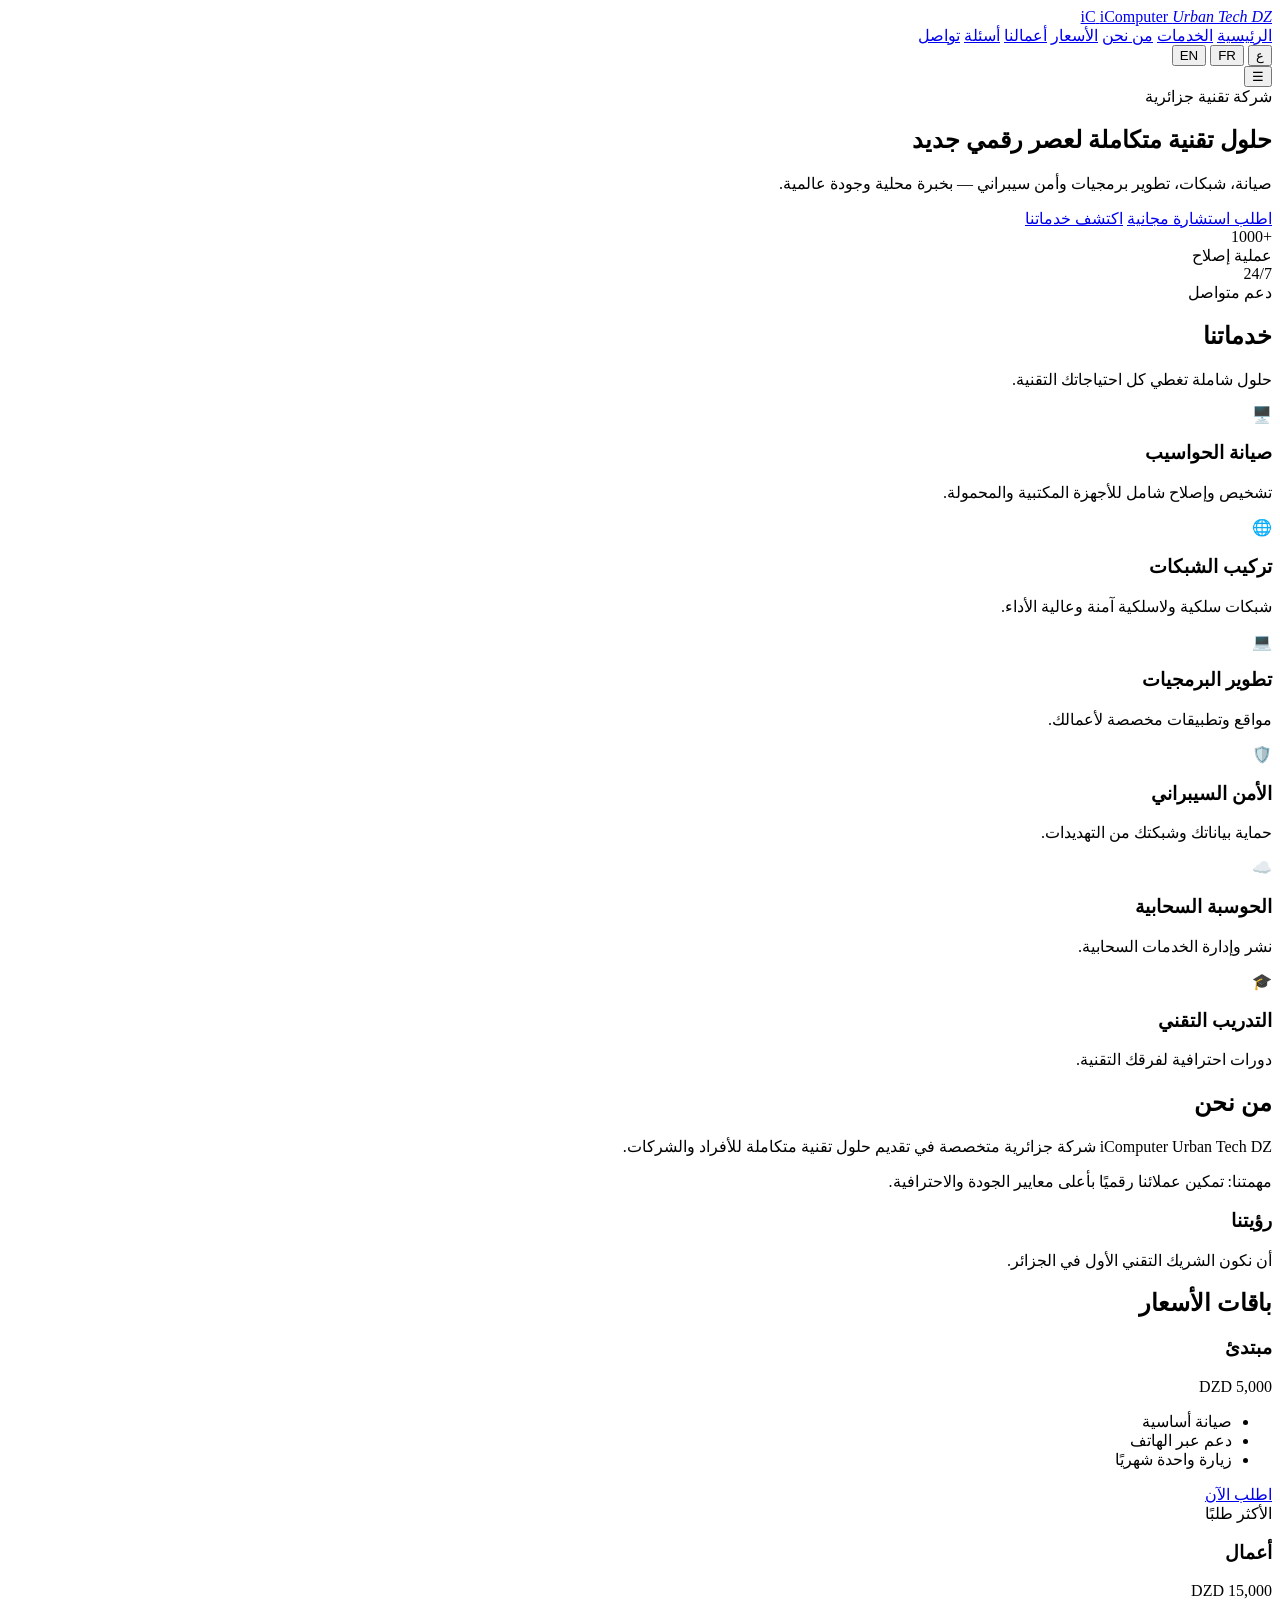
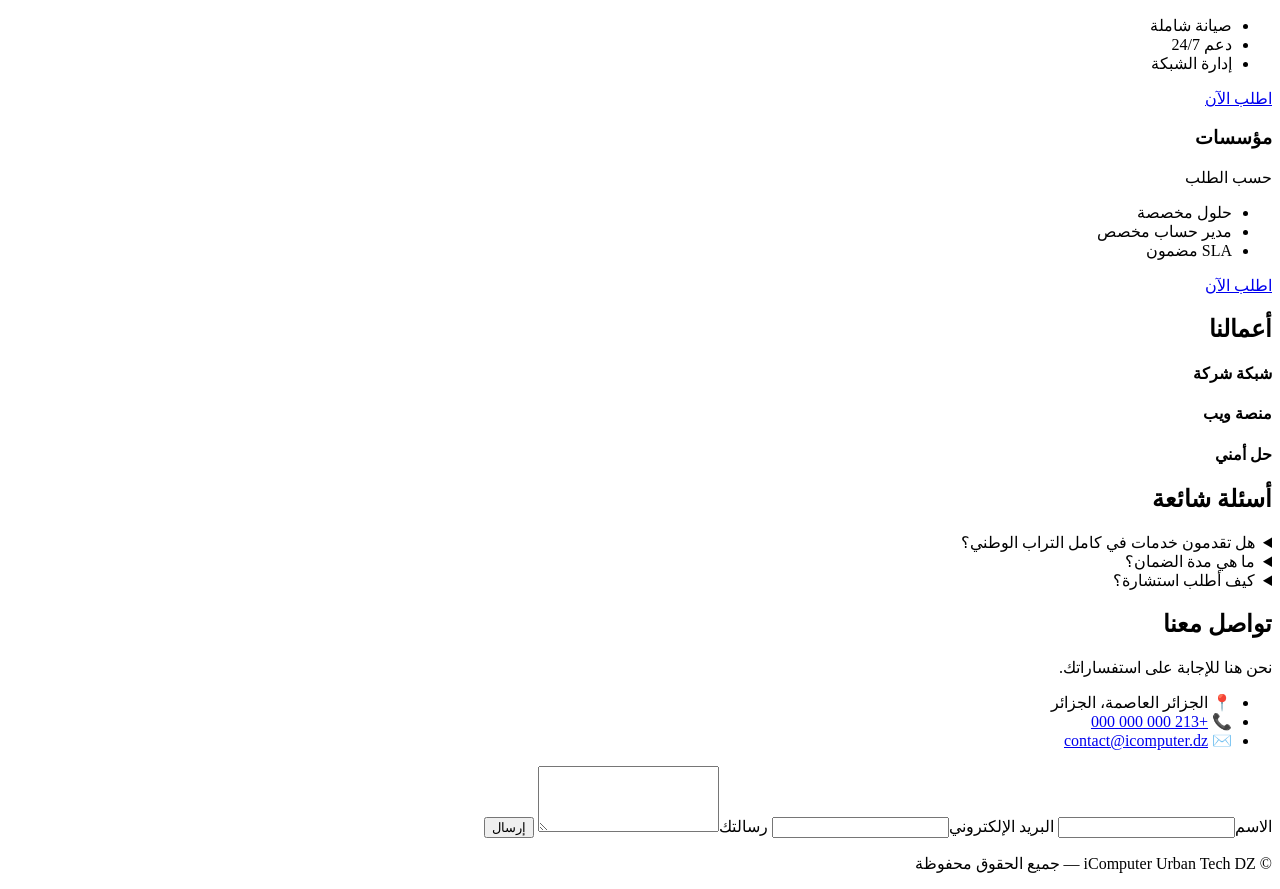
==== index.html @ 14e6c8aa "Rename index (1).html to index.html" ====
<!DOCTYPE html>
<html lang="ar" dir="rtl">
<head>
  <meta charset="UTF-8" />
  <meta name="viewport" content="width=device-width, initial-scale=1.0" />
  <title>iComputer Urban Tech DZ — حلول تقنية متكاملة</title>
  <meta name="description" content="iComputer Urban Tech DZ — شركة جزائرية متخصصة في صيانة الحواسيب، الشبكات، تطوير البرمجيات والأمن السيبراني." />
  <meta property="og:title" content="iComputer Urban Tech DZ" />
  <meta property="og:description" content="حلول تقنية متكاملة: صيانة، شبكات، تطوير وأمن سيبراني." />
  <meta property="og:type" content="website" />
  <meta name="twitter:card" content="summary_large_image" />
  <link rel="icon" href="images/favicon.ico" />
  <link rel="preconnect" href="https://fonts.googleapis.com" />
  <link rel="preconnect" href="https://fonts.gstatic.com" crossorigin />
  <link href="https://fonts.googleapis.com/css2?family=Cairo:wght@400;600;800&family=Inter:wght@400;600;800&display=swap" rel="stylesheet" />
  <link rel="stylesheet" href="css/style.css" />
  <link rel="stylesheet" href="css/responsive.css" />
</head>
<body>
  <div class="bg-orb orb-1"></div>
  <div class="bg-orb orb-2"></div>
  <div class="bg-orb orb-3"></div>

  <header class="navbar glass">
    <div class="container nav-inner">
      <a href="#home" class="brand">
        <span class="brand-mark">iC</span>
        <span class="brand-text">iComputer <em>Urban Tech DZ</em></span>
      </a>
      <nav class="nav-links" id="navLinks">
        <a href="#home" data-i18n="nav.home">الرئيسية</a>
        <a href="#services" data-i18n="nav.services">الخدمات</a>
        <a href="#about" data-i18n="nav.about">من نحن</a>
        <a href="#pricing" data-i18n="nav.pricing">الأسعار</a>
        <a href="#portfolio" data-i18n="nav.portfolio">أعمالنا</a>
        <a href="#faq" data-i18n="nav.faq">أسئلة</a>
        <a href="#contact" data-i18n="nav.contact">تواصل</a>
      </nav>
      <div class="nav-actions">
        <div class="lang-switch" role="group" aria-label="Language">
          <button data-lang="ar" class="active">ع</button>
          <button data-lang="fr">FR</button>
          <button data-lang="en">EN</button>
        </div>
        <button class="menu-btn" id="menuBtn" aria-label="Menu">☰</button>
      </div>
    </div>
  </header>

  <main>
    <section id="home" class="hero">
      <div class="container hero-inner">
        <span class="chip glass" data-i18n="hero.chip">شركة تقنية جزائرية</span>
        <h1 class="hero-title">
          <span data-i18n="hero.title1">حلول تقنية متكاملة</span>
          <span class="gradient-text" data-i18n="hero.title2">لعصر رقمي جديد</span>
        </h1>
        <p class="hero-sub" data-i18n="hero.sub">صيانة، شبكات، تطوير برمجيات وأمن سيبراني — بخبرة محلية وجودة عالمية.</p>
        <div class="hero-cta">
          <a href="#contact" class="btn btn-primary" data-i18n="hero.cta1">اطلب استشارة مجانية</a>
          <a href="#services" class="btn btn-ghost" data-i18n="hero.cta2">اكتشف خدماتنا</a>
        </div>
        <div class="stats">
          <div class="stat glass">
            <div class="stat-num">+1000</div>
            <div class="stat-label" data-i18n="stats.repairs">عملية إصلاح</div>
          </div>
          <div class="stat glass">
            <div class="stat-num">24/7</div>
            <div class="stat-label" data-i18n="stats.support">دعم متواصل</div>
          </div>
        </div>
      </div>
    </section>

    <section id="services" class="section">
      <div class="container">
        <h2 class="section-title" data-i18n="services.title">خدماتنا</h2>
        <p class="section-sub" data-i18n="services.sub">حلول شاملة تغطي كل احتياجاتك التقنية.</p>
        <div class="grid grid-3">
          <article class="card glass">
            <div class="card-icon">🖥️</div>
            <h3 data-i18n="services.s1.title">صيانة الحواسيب</h3>
            <p data-i18n="services.s1.desc">تشخيص وإصلاح شامل للأجهزة المكتبية والمحمولة.</p>
          </article>
          <article class="card glass">
            <div class="card-icon">🌐</div>
            <h3 data-i18n="services.s2.title">تركيب الشبكات</h3>
            <p data-i18n="services.s2.desc">شبكات سلكية ولاسلكية آمنة وعالية الأداء.</p>
          </article>
          <article class="card glass">
            <div class="card-icon">💻</div>
            <h3 data-i18n="services.s3.title">تطوير البرمجيات</h3>
            <p data-i18n="services.s3.desc">مواقع وتطبيقات مخصصة لأعمالك.</p>
          </article>
          <article class="card glass">
            <div class="card-icon">🛡️</div>
            <h3 data-i18n="services.s4.title">الأمن السيبراني</h3>
            <p data-i18n="services.s4.desc">حماية بياناتك وشبكتك من التهديدات.</p>
          </article>
          <article class="card glass">
            <div class="card-icon">☁️</div>
            <h3 data-i18n="services.s5.title">الحوسبة السحابية</h3>
            <p data-i18n="services.s5.desc">نشر وإدارة الخدمات السحابية.</p>
          </article>
          <article class="card glass">
            <div class="card-icon">🎓</div>
            <h3 data-i18n="services.s6.title">التدريب التقني</h3>
            <p data-i18n="services.s6.desc">دورات احترافية لفرقك التقنية.</p>
          </article>
        </div>
      </div>
    </section>

    <section id="about" class="section">
      <div class="container about-grid">
        <div>
          <h2 class="section-title" data-i18n="about.title">من نحن</h2>
          <p data-i18n="about.p1">iComputer Urban Tech DZ شركة جزائرية متخصصة في تقديم حلول تقنية متكاملة للأفراد والشركات.</p>
          <p data-i18n="about.p2">مهمتنا: تمكين عملائنا رقميًا بأعلى معايير الجودة والاحترافية.</p>
        </div>
        <div class="card glass about-card">
          <h3 data-i18n="about.vision">رؤيتنا</h3>
          <p data-i18n="about.visionDesc">أن نكون الشريك التقني الأول في الجزائر.</p>
        </div>
      </div>
    </section>

    <section id="pricing" class="section">
      <div class="container">
        <h2 class="section-title" data-i18n="pricing.title">باقات الأسعار</h2>
        <div class="grid grid-3">
          <div class="card glass price-card">
            <h3 data-i18n="pricing.p1.name">مبتدئ</h3>
            <div class="price">5,000 <span>DZD</span></div>
            <ul>
              <li data-i18n="pricing.p1.f1">صيانة أساسية</li>
              <li data-i18n="pricing.p1.f2">دعم عبر الهاتف</li>
              <li data-i18n="pricing.p1.f3">زيارة واحدة شهريًا</li>
            </ul>
            <a href="#contact" class="btn btn-ghost" data-i18n="pricing.cta">اطلب الآن</a>
          </div>
          <div class="card glass price-card featured">
            <span class="badge" data-i18n="pricing.popular">الأكثر طلبًا</span>
            <h3 data-i18n="pricing.p2.name">أعمال</h3>
            <div class="price">15,000 <span>DZD</span></div>
            <ul>
              <li data-i18n="pricing.p2.f1">صيانة شاملة</li>
              <li data-i18n="pricing.p2.f2">دعم 24/7</li>
              <li data-i18n="pricing.p2.f3">إدارة الشبكة</li>
            </ul>
            <a href="#contact" class="btn btn-primary" data-i18n="pricing.cta">اطلب الآن</a>
          </div>
          <div class="card glass price-card">
            <h3 data-i18n="pricing.p3.name">مؤسسات</h3>
            <div class="price" data-i18n="pricing.custom">حسب الطلب</div>
            <ul>
              <li data-i18n="pricing.p3.f1">حلول مخصصة</li>
              <li data-i18n="pricing.p3.f2">مدير حساب مخصص</li>
              <li data-i18n="pricing.p3.f3">SLA مضمون</li>
            </ul>
            <a href="#contact" class="btn btn-ghost" data-i18n="pricing.cta">اطلب الآن</a>
          </div>
        </div>
      </div>
    </section>

    <section id="portfolio" class="section">
      <div class="container">
        <h2 class="section-title" data-i18n="portfolio.title">أعمالنا</h2>
        <div class="grid grid-3 portfolio-grid">
          <div class="portfolio-item glass"><div class="pf-img" style="background:linear-gradient(135deg,#2563EB,#10B981)"></div><h4 data-i18n="portfolio.i1">شبكة شركة</h4></div>
          <div class="portfolio-item glass"><div class="pf-img" style="background:linear-gradient(135deg,#7C3AED,#2563EB)"></div><h4 data-i18n="portfolio.i2">منصة ويب</h4></div>
          <div class="portfolio-item glass"><div class="pf-img" style="background:linear-gradient(135deg,#10B981,#0EA5E9)"></div><h4 data-i18n="portfolio.i3">حل أمني</h4></div>
        </div>
      </div>
    </section>

    <section id="faq" class="section">
      <div class="container">
        <h2 class="section-title" data-i18n="faq.title">أسئلة شائعة</h2>
        <div class="faq-list">
          <details class="glass"><summary data-i18n="faq.q1">هل تقدمون خدمات في كامل التراب الوطني؟</summary><p data-i18n="faq.a1">نعم، نغطي أغلب ولايات الجزائر.</p></details>
          <details class="glass"><summary data-i18n="faq.q2">ما هي مدة الضمان؟</summary><p data-i18n="faq.a2">ضمان يمتد من 3 إلى 12 شهرًا حسب الخدمة.</p></details>
          <details class="glass"><summary data-i18n="faq.q3">كيف أطلب استشارة؟</summary><p data-i18n="faq.a3">عبر نموذج التواصل أو الاتصال المباشر.</p></details>
        </div>
      </div>
    </section>

    <section id="contact" class="section">
      <div class="container contact-grid">
        <div>
          <h2 class="section-title" data-i18n="contact.title">تواصل معنا</h2>
          <p data-i18n="contact.sub">نحن هنا للإجابة على استفساراتك.</p>
          <ul class="contact-info">
            <li>📍 <span data-i18n="contact.addr">الجزائر العاصمة، الجزائر</span></li>
            <li>📞 <a href="tel:+213000000000">+213 000 000 000</a></li>
            <li>✉️ <a href="mailto:contact@icomputer.dz">contact@icomputer.dz</a></li>
          </ul>
        </div>
        <form class="card glass contact-form" id="contactForm">
          <label><span data-i18n="contact.name">الاسم</span><input type="text" name="name" required /></label>
          <label><span data-i18n="contact.email">البريد الإلكتروني</span><input type="email" name="email" required /></label>
          <label><span data-i18n="contact.msg">رسالتك</span><textarea name="message" rows="4" required></textarea></label>
          <button type="submit" class="btn btn-primary" data-i18n="contact.send">إرسال</button>
          <p class="form-status" id="formStatus"></p>
        </form>
      </div>
    </section>
  </main>

  <footer class="footer glass">
    <div class="container footer-inner">
      <p>© <span id="year"></span> iComputer Urban Tech DZ — <span data-i18n="footer.rights">جميع الحقوق محفوظة</span></p>
    </div>
  </footer>

  <script src="js/script.js"></script>
</body>
</html>
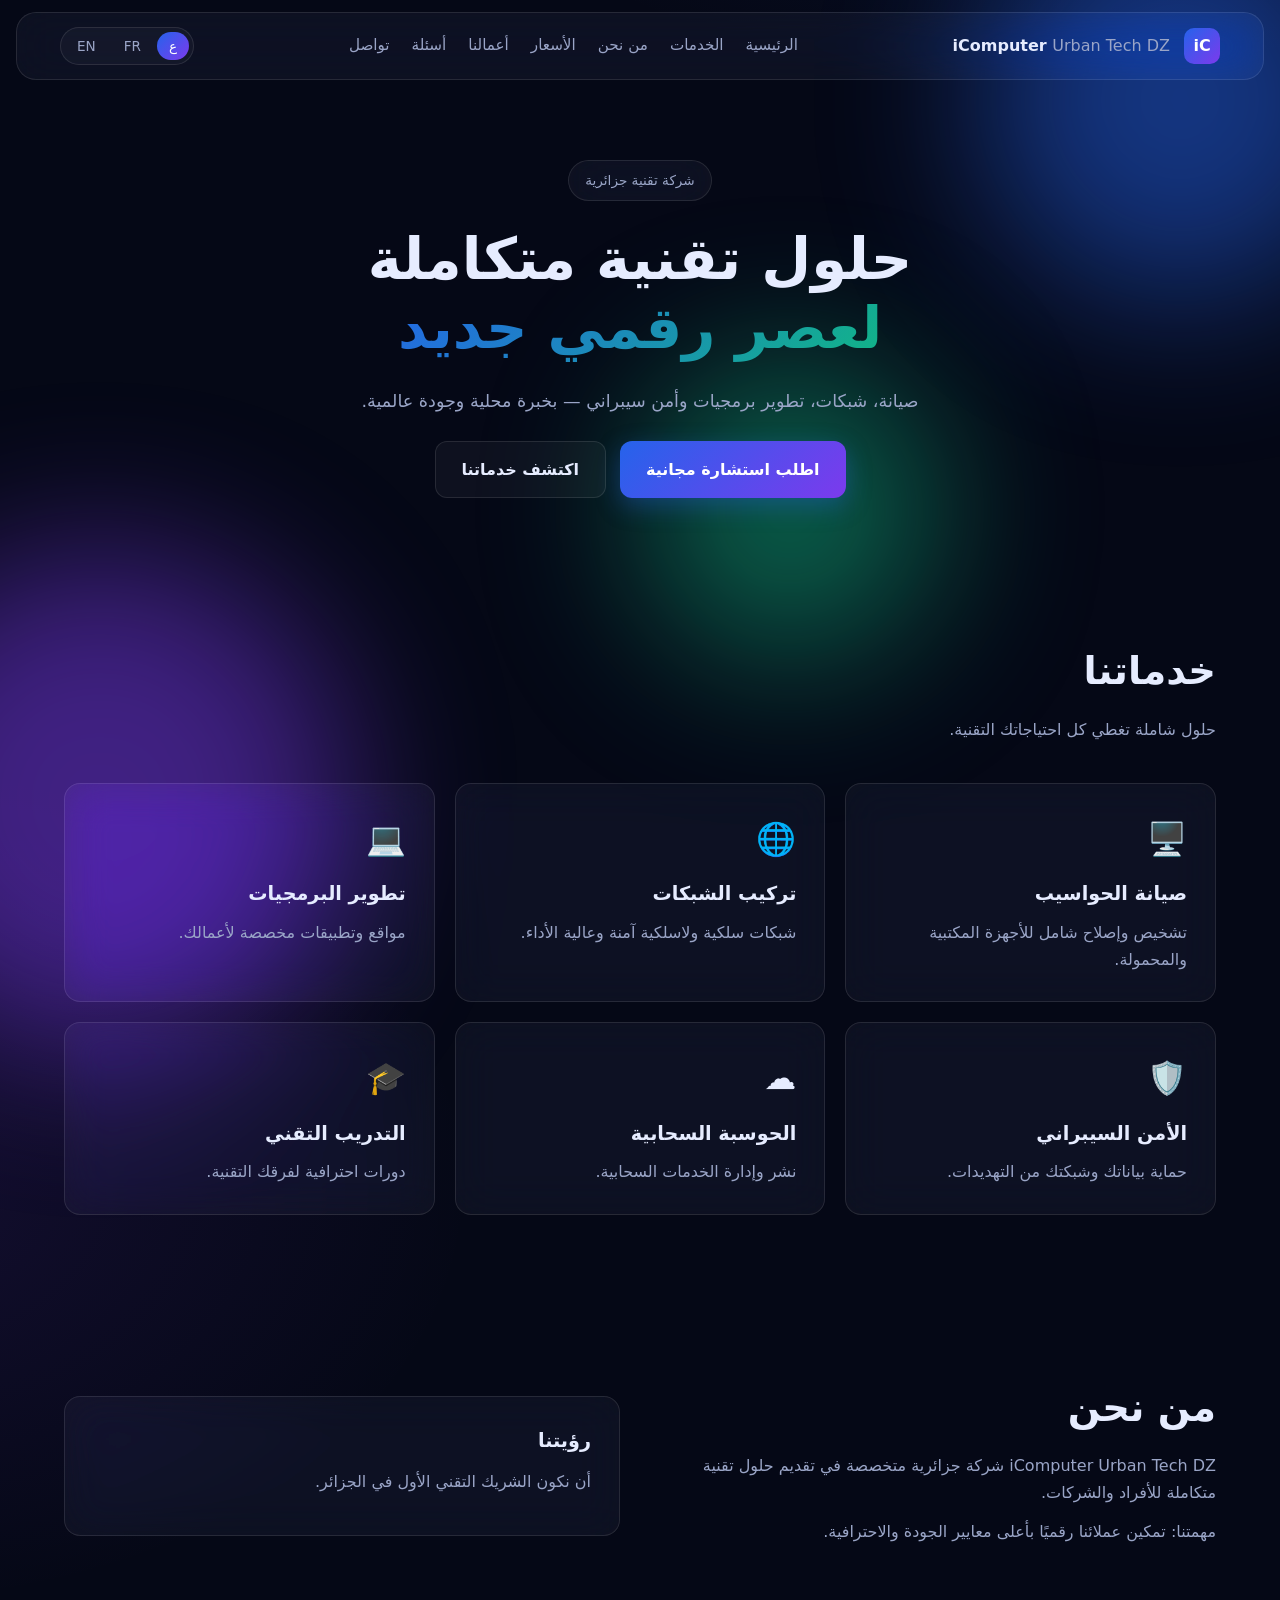
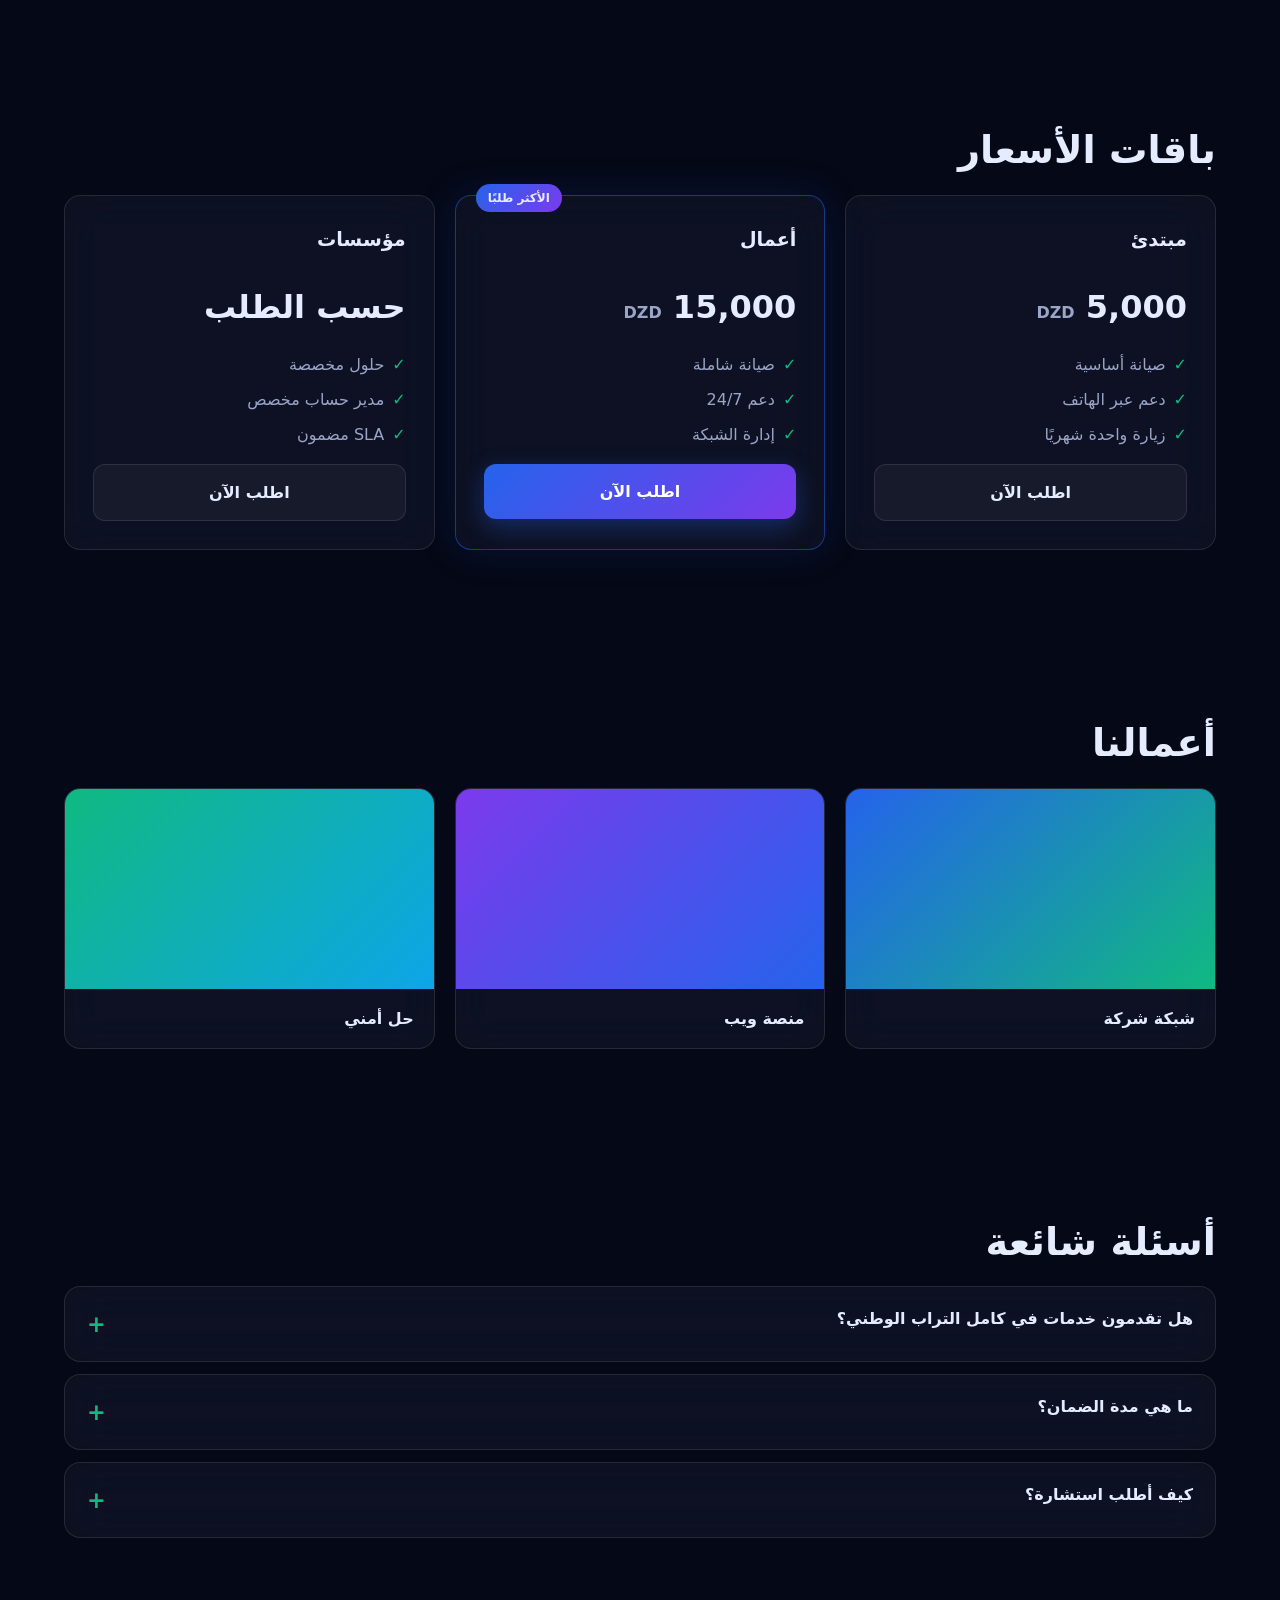
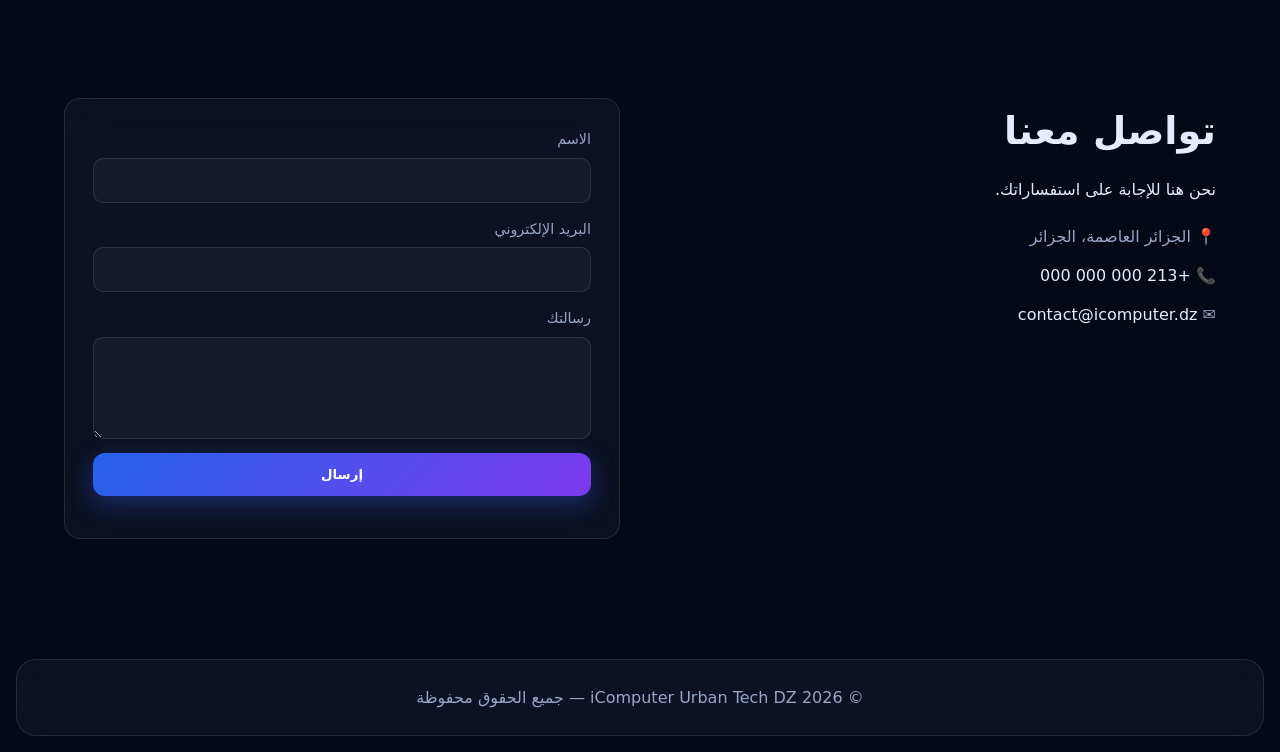
==== commit 52f8f81c: "Remove stats section from index.html Removed statistics section from the hero section." ====
--- a/index.html
+++ b/index.html
@@ -60,17 +60,6 @@
           <a href="#contact" class="btn btn-primary" data-i18n="hero.cta1">اطلب استشارة مجانية</a>
           <a href="#services" class="btn btn-ghost" data-i18n="hero.cta2">اكتشف خدماتنا</a>
         </div>
-        <div class="stats">
-          <div class="stat glass">
-            <div class="stat-num">+1000</div>
-            <div class="stat-label" data-i18n="stats.repairs">عملية إصلاح</div>
-          </div>
-          <div class="stat glass">
-            <div class="stat-num">24/7</div>
-            <div class="stat-label" data-i18n="stats.support">دعم متواصل</div>
-          </div>
-        </div>
-      </div>
     </section>
 
     <section id="services" class="section">
--- a/css/style.css
+++ b/css/style.css
@@ -0,0 +1,194 @@
+:root {
+  --bg: #050816;
+  --bg-2: #0a0f24;
+  --text: #e6ecff;
+  --muted: #9aa5c7;
+  --primary: #2563eb;
+  --primary-2: #7c3aed;
+  --accent: #10b981;
+  --glass-bg: rgba(255, 255, 255, 0.04);
+  --glass-border: rgba(255, 255, 255, 0.1);
+  --radius: 16px;
+  --shadow: 0 10px 40px rgba(0, 0, 0, 0.4);
+  --font-ar: 'Cairo', system-ui, sans-serif;
+  --font-en: 'Inter', system-ui, sans-serif;
+}
+
+* { box-sizing: border-box; margin: 0; padding: 0; }
+html { scroll-behavior: smooth; }
+body {
+  font-family: var(--font-ar);
+  background: radial-gradient(1200px 800px at 80% -10%, rgba(37,99,235,0.15), transparent 60%),
+              radial-gradient(1000px 700px at -10% 30%, rgba(124,58,237,0.12), transparent 60%),
+              var(--bg);
+  color: var(--text);
+  line-height: 1.7;
+  min-height: 100vh;
+  overflow-x: hidden;
+}
+html[lang="en"] body, html[lang="fr"] body { font-family: var(--font-en); }
+
+a { color: inherit; text-decoration: none; }
+img { max-width: 100%; display: block; }
+
+.container { max-width: 1200px; margin: 0 auto; padding: 0 24px; }
+
+/* Glass */
+.glass {
+  background: var(--glass-bg);
+  border: 1px solid var(--glass-border);
+  backdrop-filter: blur(20px) saturate(140%);
+  -webkit-backdrop-filter: blur(20px) saturate(140%);
+  border-radius: var(--radius);
+}
+
+/* Background orbs */
+.bg-orb {
+  position: fixed;
+  border-radius: 50%;
+  filter: blur(80px);
+  opacity: 0.5;
+  z-index: -1;
+  pointer-events: none;
+  animation: float 12s ease-in-out infinite;
+}
+.orb-1 { width: 400px; height: 400px; background: var(--primary); top: -100px; right: -100px; }
+.orb-2 { width: 500px; height: 500px; background: var(--primary-2); bottom: -150px; left: -150px; animation-delay: -4s; }
+.orb-3 { width: 300px; height: 300px; background: var(--accent); top: 40%; left: 50%; animation-delay: -8s; }
+@keyframes float { 0%,100%{transform:translate(0,0)} 50%{transform:translate(30px,-40px)} }
+
+/* Navbar */
+.navbar {
+  position: sticky; top: 12px; z-index: 50;
+  margin: 12px 16px 0;
+  border-radius: 20px;
+}
+.nav-inner { display: flex; align-items: center; justify-content: space-between; padding: 14px 20px; gap: 16px; }
+.brand { display: flex; align-items: center; gap: 10px; font-weight: 800; }
+.brand-mark {
+  display: inline-grid; place-items: center;
+  width: 36px; height: 36px; border-radius: 10px;
+  background: linear-gradient(135deg, var(--primary), var(--primary-2));
+  color: white; font-weight: 800;
+}
+.brand-text em { color: var(--muted); font-style: normal; font-weight: 500; }
+.nav-links { display: flex; gap: 22px; }
+.nav-links a { color: var(--muted); font-size: 0.95rem; transition: color .2s; }
+.nav-links a:hover { color: var(--text); }
+.nav-actions { display: flex; align-items: center; gap: 12px; }
+.lang-switch { display: flex; gap: 4px; padding: 4px; border-radius: 999px; border: 1px solid var(--glass-border); background: rgba(255,255,255,.03); }
+.lang-switch button {
+  background: transparent; color: var(--muted); border: 0;
+  padding: 6px 12px; border-radius: 999px; cursor: pointer;
+  font-family: inherit; font-size: .85rem;
+}
+.lang-switch button.active { background: linear-gradient(135deg,var(--primary),var(--primary-2)); color: white; }
+.menu-btn { display: none; background: transparent; border: 0; color: var(--text); font-size: 1.4rem; cursor: pointer; }
+
+/* Hero */
+.hero { padding: 80px 0 60px; text-align: center; }
+.hero-inner { display: flex; flex-direction: column; align-items: center; gap: 24px; }
+.chip { padding: 8px 16px; font-size: .85rem; color: var(--muted); border-radius: 999px; }
+.hero-title { font-size: clamp(2rem, 5vw, 3.6rem); font-weight: 800; line-height: 1.2; max-width: 900px; }
+.hero-title span { display: block; }
+.gradient-text {
+  background: linear-gradient(135deg, var(--primary), var(--accent));
+  -webkit-background-clip: text; background-clip: text; color: transparent;
+}
+.hero-sub { color: var(--muted); max-width: 640px; font-size: 1.1rem; }
+.hero-cta { display: flex; gap: 14px; flex-wrap: wrap; justify-content: center; }
+
+.btn {
+  display: inline-flex; align-items: center; justify-content: center;
+  padding: 14px 26px; border-radius: 12px; font-weight: 600;
+  cursor: pointer; border: 0; font-family: inherit;
+  transition: transform .2s, box-shadow .2s;
+}
+.btn:hover { transform: translateY(-2px); }
+.btn-primary {
+  background: linear-gradient(135deg, var(--primary), var(--primary-2));
+  color: white; box-shadow: 0 8px 24px rgba(37,99,235,.35);
+}
+.btn-ghost {
+  background: var(--glass-bg); color: var(--text);
+  border: 1px solid var(--glass-border);
+}
+
+/* Stats */
+.stats {
+  display: grid; grid-template-columns: repeat(2, 1fr);
+  gap: 16px; max-width: 640px; width: 100%; margin-top: 20px;
+}
+.stat { padding: 24px; text-align: center; }
+.stat-num {
+  font-size: 2.2rem; font-weight: 800;
+  background: linear-gradient(135deg, var(--primary), var(--accent));
+  -webkit-background-clip: text; background-clip: text; color: transparent;
+}
+.stat-label { color: var(--muted); margin-top: 4px; }
+
+/* Sections */
+.section { padding: 80px 0; }
+.section-title { font-size: clamp(1.6rem, 3.5vw, 2.4rem); font-weight: 800; margin-bottom: 12px; }
+.section-sub { color: var(--muted); margin-bottom: 40px; }
+
+.grid { display: grid; gap: 20px; }
+.grid-3 { grid-template-columns: repeat(3, 1fr); }
+
+.card { padding: 28px; transition: transform .3s, border-color .3s; }
+.card:hover { transform: translateY(-4px); border-color: rgba(37,99,235,.4); }
+.card-icon { font-size: 2rem; margin-bottom: 12px; }
+.card h3 { margin-bottom: 8px; font-size: 1.2rem; }
+.card p { color: var(--muted); }
+
+/* About */
+.about-grid { display: grid; grid-template-columns: 1fr 1fr; gap: 40px; align-items: center; }
+.about-grid p { color: var(--muted); margin-bottom: 12px; }
+.about-card h3 { margin-bottom: 10px; }
+
+/* Pricing */
+.price-card { display: flex; flex-direction: column; gap: 16px; position: relative; }
+.price-card.featured { border-color: rgba(37,99,235,.5); box-shadow: 0 0 40px rgba(37,99,235,.15); }
+.price { font-size: 2rem; font-weight: 800; color: var(--text); }
+.price span { font-size: 1rem; color: var(--muted); }
+.price-card ul { list-style: none; display: flex; flex-direction: column; gap: 8px; color: var(--muted); }
+.price-card ul li::before { content: "✓"; color: var(--accent); margin-inline-end: 8px; }
+.badge {
+  position: absolute; top: -12px; inset-inline-end: 20px;
+  background: linear-gradient(135deg, var(--primary), var(--primary-2));
+  padding: 4px 12px; border-radius: 999px; font-size: .75rem; font-weight: 600;
+}
+
+/* Portfolio */
+.portfolio-item { overflow: hidden; padding: 0; }
+.portfolio-item .pf-img { height: 200px; }
+.portfolio-item h4 { padding: 16px 20px; }
+
+/* FAQ */
+.faq-list { display: flex; flex-direction: column; gap: 12px; }
+.faq-list details { padding: 18px 22px; cursor: pointer; }
+.faq-list summary { font-weight: 600; list-style: none; display: flex; justify-content: space-between; }
+.faq-list summary::after { content: "+"; color: var(--accent); font-size: 1.4rem; }
+.faq-list details[open] summary::after { content: "−"; }
+.faq-list details p { margin-top: 12px; color: var(--muted); }
+
+/* Contact */
+.contact-grid { display: grid; grid-template-columns: 1fr 1fr; gap: 40px; }
+.contact-info { list-style: none; display: flex; flex-direction: column; gap: 12px; margin-top: 20px; color: var(--muted); }
+.contact-info a { color: var(--text); }
+.contact-form { display: flex; flex-direction: column; gap: 14px; }
+.contact-form label { display: flex; flex-direction: column; gap: 6px; font-size: .9rem; color: var(--muted); }
+.contact-form input, .contact-form textarea {
+  background: rgba(255,255,255,.04); border: 1px solid var(--glass-border);
+  border-radius: 10px; padding: 12px 14px; color: var(--text);
+  font-family: inherit; font-size: 1rem; outline: none;
+  transition: border-color .2s;
+}
+.contact-form input:focus, .contact-form textarea:focus { border-color: var(--primary); }
+.form-status { color: var(--accent); font-size: .9rem; }
+
+/* Footer */
+.footer { margin: 40px 16px 16px; padding: 24px; text-align: center; color: var(--muted); border-radius: 20px; }
+
+/* RTL/LTR tweaks */
+html[dir="rtl"] .brand-text em { margin-inline-start: 4px; }
--- a/css/responsive.css
+++ b/css/responsive.css
@@ -0,0 +1,33 @@
+@media (max-width: 900px) {
+  .nav-links {
+    display: none;
+    position: absolute; top: 70px; inset-inline-end: 16px;
+    flex-direction: column; gap: 8px;
+    background: rgba(10, 15, 36, 0.95);
+    backdrop-filter: blur(20px);
+    border: 1px solid var(--glass-border);
+    padding: 20px; border-radius: 16px; min-width: 200px;
+  }
+  .nav-links.open { display: flex; }
+  .menu-btn { display: block; }
+
+  .grid-3 { grid-template-columns: 1fr 1fr; }
+  .about-grid, .contact-grid { grid-template-columns: 1fr; gap: 24px; }
+}
+
+@media (max-width: 600px) {
+  .container { padding: 0 16px; }
+  .hero { padding: 50px 0 40px; }
+  .section { padding: 60px 0; }
+  .grid-3 { grid-template-columns: 1fr; }
+  .stats { grid-template-columns: 1fr 1fr; }
+  .brand-text { font-size: .95rem; }
+  .brand-text em { display: none; }
+  .lang-switch button { padding: 5px 9px; font-size: .8rem; }
+  .hero-cta { flex-direction: column; width: 100%; }
+  .hero-cta .btn { width: 100%; }
+}
+
+@media (max-width: 380px) {
+  .stats { grid-template-columns: 1fr; }
+}
